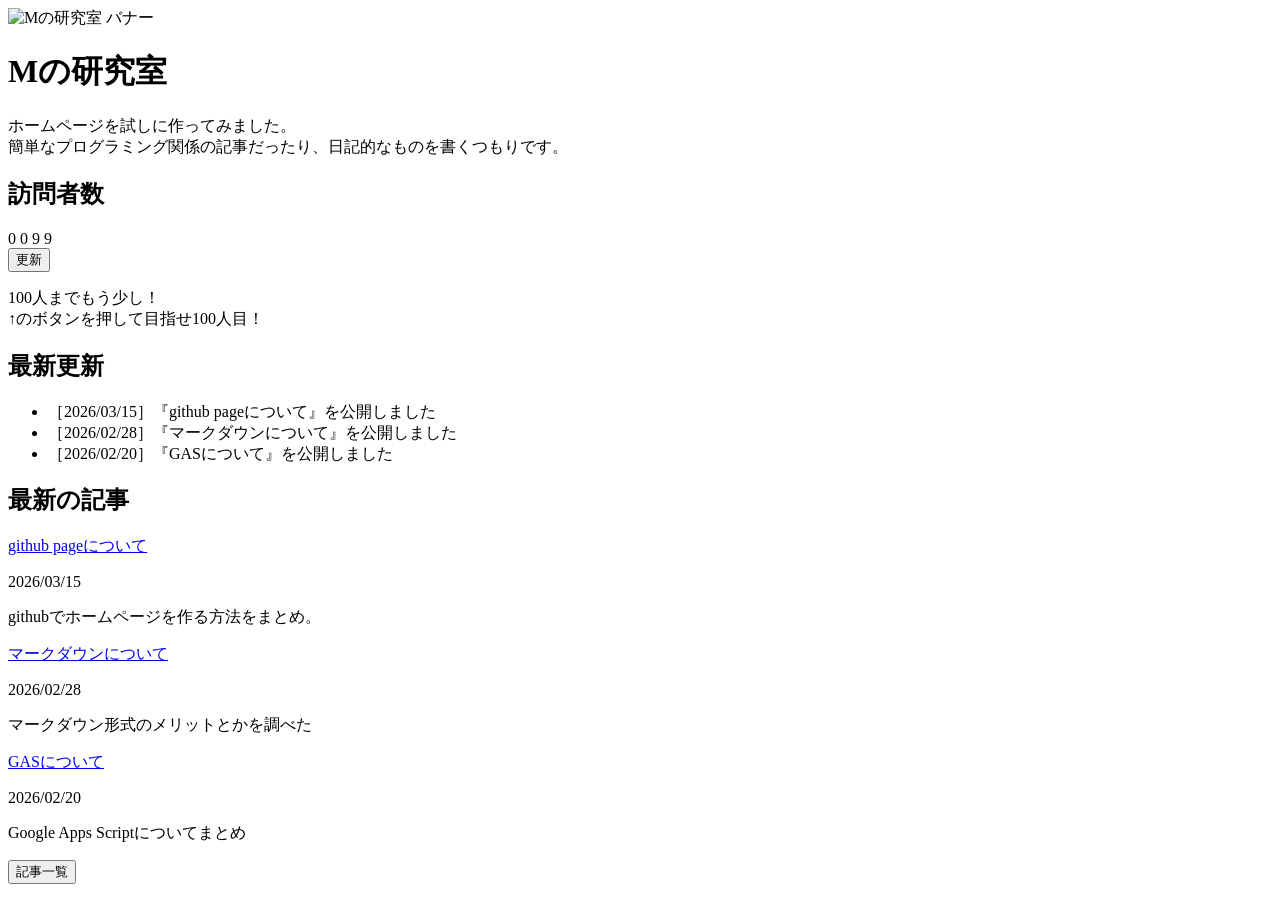
==== her_name_is_/index.html @ 2dd620fc "Create index.html for M's laboratory homepage Initial HTML structure for M's laboratory homepage wit" ====
<!DOCTYPE html>
<html lang="ja">
<head>
  <meta charset="UTF-8" />
  <meta name="viewport" content="width=device-width, initial-scale=1.0" />
  <title>Mの研究室</title>
  <link rel="stylesheet" href="./style.css" />
</head>
<body>
  <main class="page">
    <header class="hero">
      <div class="hero-image-wrap">
        <img
          src="../assets/images/banner_m_lab.jpg"
          alt="Mの研究室 バナー"
          class="hero-image"
        />
        <h1 class="hero-title">Mの研究室</h1>
      </div>
    </header>

    <section class="owner-message box">
      <p>
        ホームページを試しに作ってみました。<br />
        簡単なプログラミング関係の記事だったり、日記的なものを書くつもりです。
      </p>
    </section>

    <section class="counter-section box">
      <h2 class="section-title">訪問者数</h2>

      <div class="counter-display" aria-label="訪問者数 99">
        <span>0</span>
        <span>0</span>
        <span>9</span>
        <span>9</span>
      </div>

      <button type="button" class="update-button">更新</button>

      <p class="counter-note">
        100人までもう少し！<br />
        ↑のボタンを押して目指せ100人目！
      </p>
    </section>

    <section class="updates box">
      <h2 class="section-title section-title-blue">最新更新</h2>
      <ul class="update-list">
        <li>［2026/03/15］『github pageについて』を公開しました</li>
        <li>［2026/02/28］『マークダウンについて』を公開しました</li>
        <li>［2026/02/20］『GASについて』を公開しました</li>
      </ul>
    </section>

    <section class="articles box">
      <h2 class="section-title section-title-blue">最新の記事</h2>

      <article class="article-card">
        <a href="javascript:void(0);" class="article-title">github pageについて</a>
        <p class="article-date">2026/03/15</p>
        <p class="article-summary">githubでホームページを作る方法をまとめ。</p>
      </article>

      <article class="article-card">
        <a href="javascript:void(0);" class="article-title">マークダウンについて</a>
        <p class="article-date">2026/02/28</p>
        <p class="article-summary">マークダウン形式のメリットとかを調べた</p>
      </article>

      <article class="article-card">
        <a href="javascript:void(0);" class="article-title">GASについて</a>
        <p class="article-date">2026/02/20</p>
        <p class="article-summary">Google Apps Scriptについてまとめ</p>
      </article>

      <div class="article-list-button-wrap">
        <button type="button" class="article-list-button">記事一覧</button>
      </div>
    </section>
  </main>
</body>
</html>
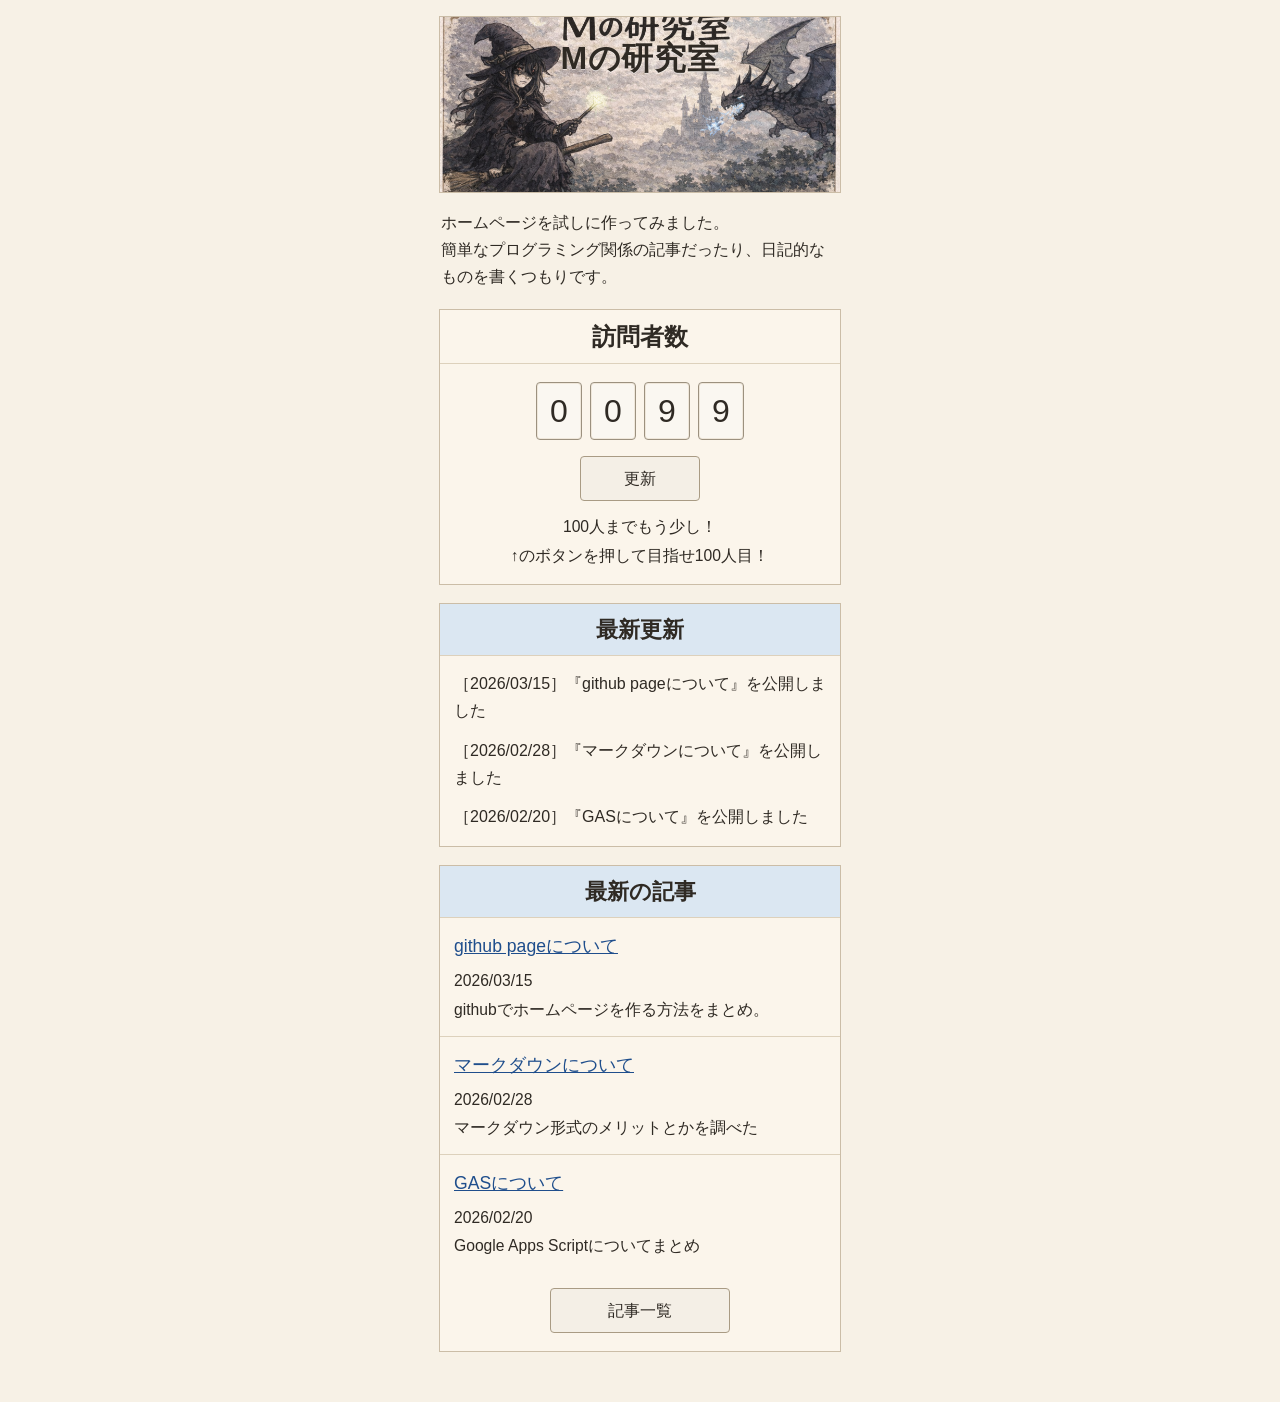
==== commit 949732db: "Change banner image format from JPG to PNG" ====
--- a/her_name_is_/index.html
+++ b/her_name_is_/index.html
@@ -11,7 +11,7 @@
     <header class="hero">
       <div class="hero-image-wrap">
         <img
-          src="../assets/images/banner_m_lab.jpg"
+          src="../assets/images/banner_m_lab.png"
           alt="Mの研究室 バナー"
           class="hero-image"
         />
--- a/her_name_is_/style.css
+++ b/her_name_is_/style.css
@@ -0,0 +1,247 @@
+@charset "UTF-8";
+
+:root {
+  --bg: #f7f1e6;
+  --bg-paper: #fbf6ee;
+  --line: #cbbda7;
+  --line-soft: #ddd1bc;
+  --text: #2f2a24;
+  --blue-header: #dbe7f2;
+  --link: #1f4e8c;
+  --button-bg: #f4efe6;
+  --button-border: #a99b84;
+  --counter-bg: #faf7f1;
+  --counter-border: #9c917f;
+}
+
+* {
+  box-sizing: border-box;
+}
+
+html {
+  font-size: 16px;
+}
+
+body {
+  margin: 0;
+  font-family: "メイリオ", Meiryo, sans-serif;
+  color: var(--text);
+  background: var(--bg);
+  line-height: 1.7;
+}
+
+img {
+  display: block;
+  max-width: 100%;
+}
+
+button {
+  font: inherit;
+}
+
+.page {
+  width: 100%;
+  max-width: 430px;
+  margin: 0 auto;
+  padding: 16px 14px 32px;
+}
+
+.hero {
+  margin-bottom: 16px;
+}
+
+.hero-image-wrap {
+  position: relative;
+  border: 1px solid var(--line);
+  background: var(--bg-paper);
+  overflow: hidden;
+}
+
+.hero-image {
+  width: 100%;
+  aspect-ratio: 16 / 7;
+  object-fit: cover;
+  background: #e9e0d1;
+}
+
+.hero-title {
+  position: absolute;
+  top: 14px;
+  left: 50%;
+  transform: translateX(-50%);
+  margin: 0;
+  width: calc(100% - 24px);
+  text-align: center;
+  font-size: 2rem;
+  font-weight: 700;
+  color: #2f2a24;
+  letter-spacing: 0.02em;
+  text-shadow: 0 1px 0 rgba(255, 255, 255, 0.5);
+}
+
+.box {
+  margin-bottom: 18px;
+}
+
+.owner-message {
+  padding: 0 2px;
+}
+
+.owner-message p {
+  margin: 0;
+  font-size: 1rem;
+}
+
+.counter-section,
+.updates,
+.articles {
+  border: 1px solid var(--line);
+  background: rgba(255, 250, 242, 0.5);
+}
+
+.section-title {
+  margin: 0;
+  padding: 10px 12px;
+  text-align: center;
+  font-size: 1.5rem;
+  font-weight: 700;
+  line-height: 1.4;
+  border-bottom: 1px solid var(--line-soft);
+  background: transparent;
+}
+
+.section-title-blue {
+  background: var(--blue-header);
+  font-size: 1.4rem;
+}
+
+.counter-section {
+  padding-bottom: 14px;
+}
+
+.counter-display {
+  display: flex;
+  justify-content: center;
+  gap: 8px;
+  padding: 18px 12px 12px;
+}
+
+.counter-display span {
+  display: inline-flex;
+  width: 46px;
+  height: 58px;
+  align-items: center;
+  justify-content: center;
+  border: 1px solid var(--counter-border);
+  background: var(--counter-bg);
+  font-size: 2rem;
+  line-height: 1;
+  border-radius: 4px;
+  box-shadow: inset 0 0 0 1px #efe7da;
+}
+
+.update-button {
+  display: block;
+  margin: 4px auto 12px;
+  min-width: 120px;
+  padding: 8px 20px;
+  border: 1px solid var(--button-border);
+  background: var(--button-bg);
+  border-radius: 4px;
+  color: var(--text);
+  cursor: pointer;
+}
+
+.update-button:hover {
+  background: #f0e8db;
+}
+
+.counter-note {
+  margin: 0;
+  padding: 0 16px;
+  text-align: center;
+  font-size: 0.98rem;
+  line-height: 1.8;
+}
+
+.update-list {
+  list-style: none;
+  margin: 0;
+  padding: 14px 14px 16px;
+}
+
+.update-list li {
+  padding: 0 0 12px;
+  font-size: 1rem;
+}
+
+.update-list li:last-child {
+  padding-bottom: 0;
+}
+
+.article-card {
+  padding: 14px 14px 12px;
+  border-bottom: 1px solid var(--line-soft);
+}
+
+.article-card:last-of-type {
+  border-bottom: none;
+}
+
+.article-title {
+  display: inline-block;
+  margin-bottom: 6px;
+  color: var(--link);
+  font-size: 1.1rem;
+  font-weight: 400;
+  text-decoration: underline;
+}
+
+.article-date {
+  margin: 0 0 2px;
+  font-size: 0.98rem;
+}
+
+.article-summary {
+  margin: 0;
+  font-size: 0.98rem;
+}
+
+.article-list-button-wrap {
+  padding: 16px 14px 18px;
+  text-align: center;
+}
+
+.article-list-button {
+  min-width: 180px;
+  padding: 8px 20px;
+  border: 1px solid var(--button-border);
+  background: var(--button-bg);
+  border-radius: 4px;
+  color: var(--text);
+  cursor: pointer;
+}
+
+.article-list-button:hover {
+  background: #f0e8db;
+}
+
+@media (max-width: 360px) {
+  .hero-title {
+    font-size: 1.7rem;
+  }
+
+  .section-title {
+    font-size: 1.35rem;
+  }
+
+  .section-title-blue {
+    font-size: 1.25rem;
+  }
+
+  .counter-display span {
+    width: 38px;
+    height: 52px;
+    font-size: 1.7rem;
+  }
+}
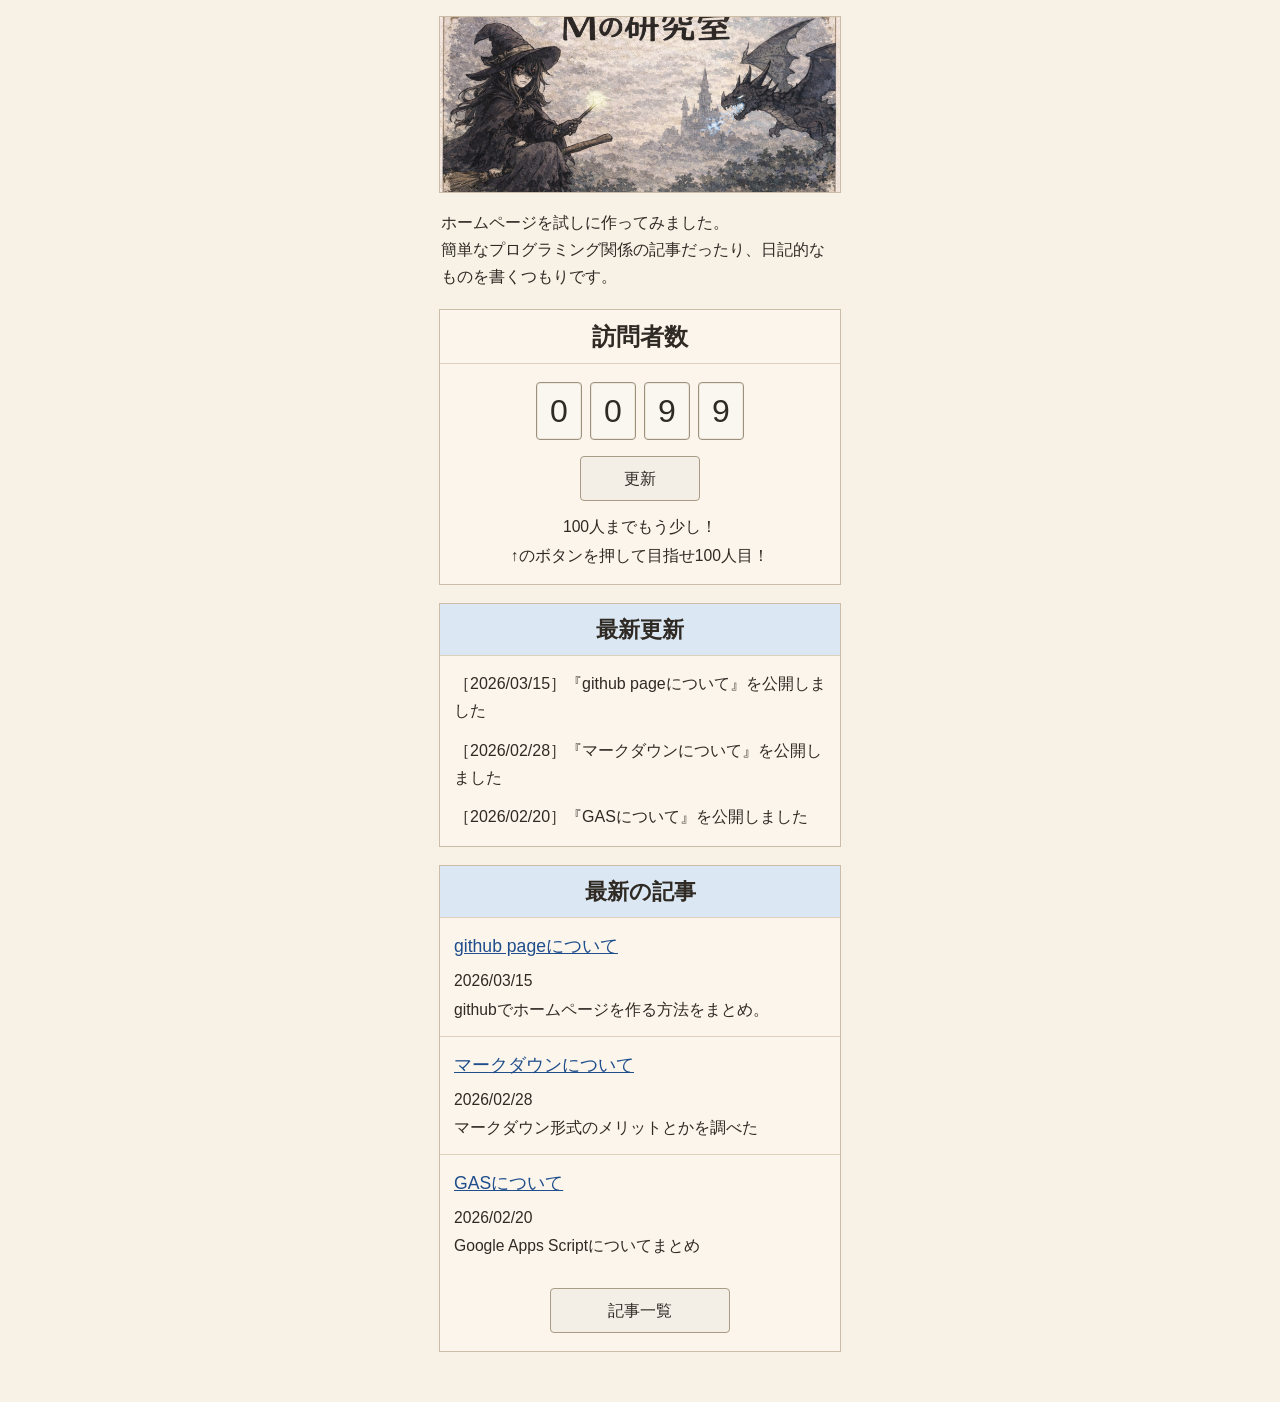
==== commit 3340cb78: "Add title to index.html and update hero title" ====
--- a/her_name_is_/index.html
+++ b/her_name_is_/index.html
@@ -15,7 +15,7 @@
           alt="Mの研究室 バナー"
           class="hero-image"
         />
-        <h1 class="hero-title">Mの研究室</h1>
+        <h1 class="hero-title"></h1>
       </div>
     </header>
 
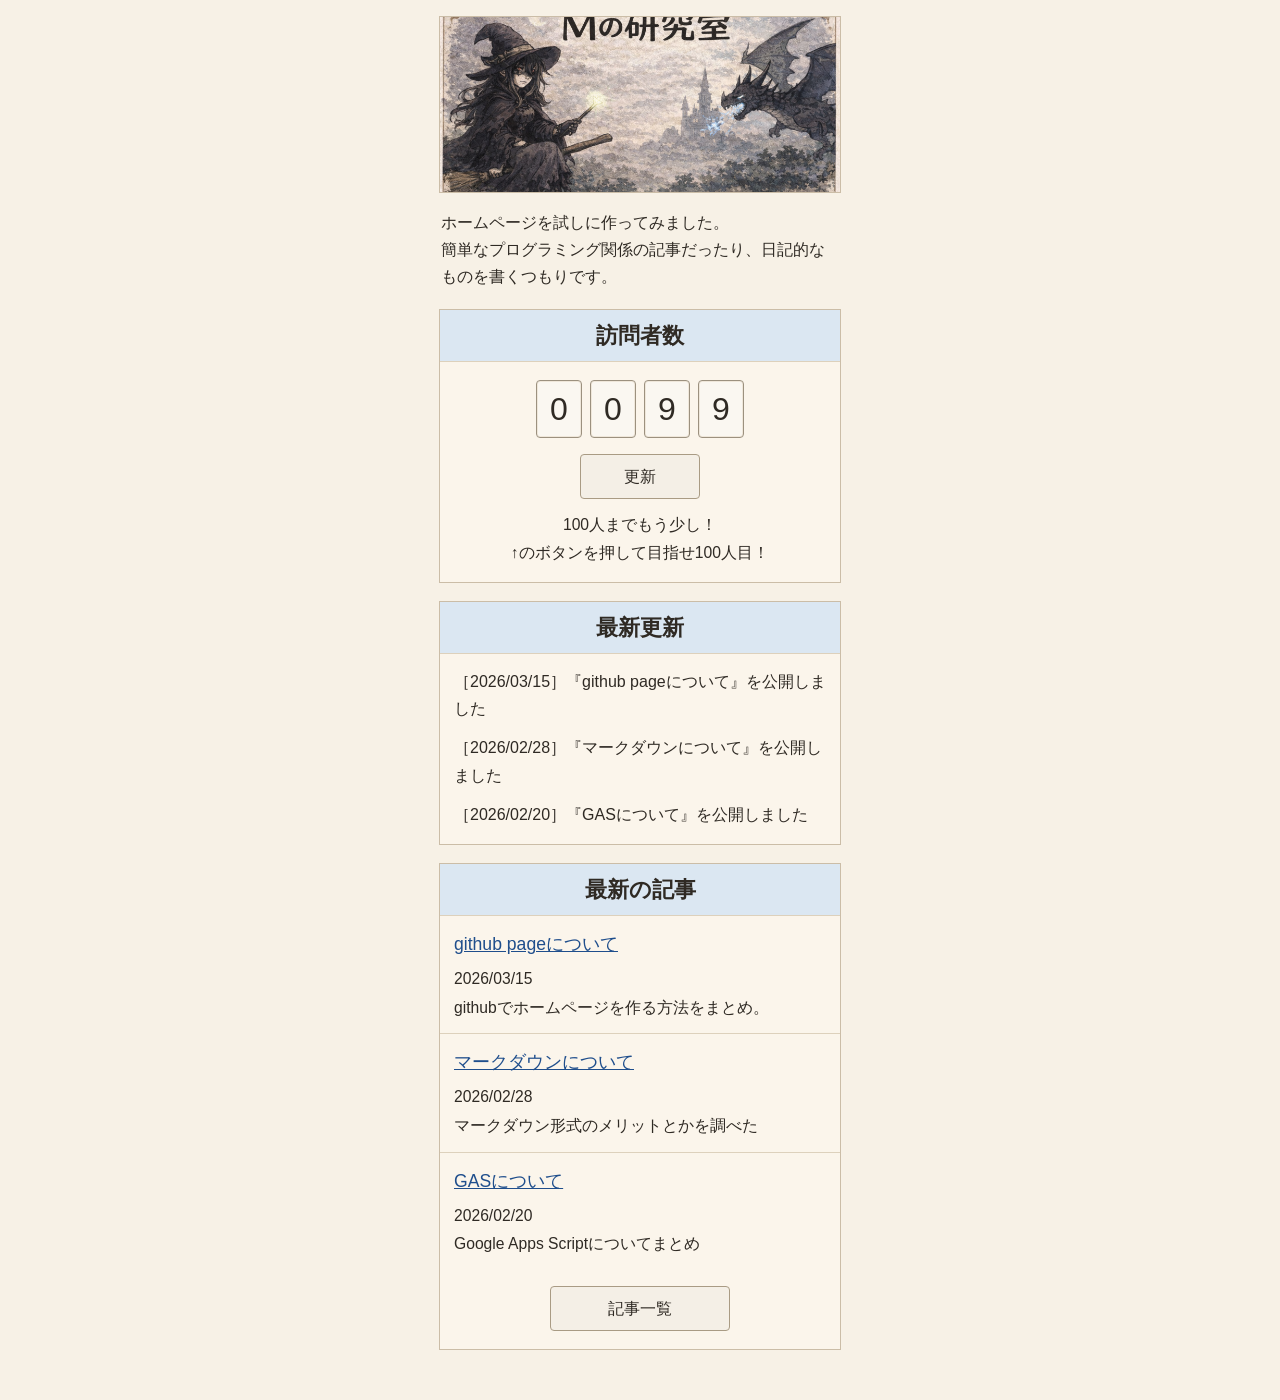
==== commit 766d45a5: "Change section title color to blue" ====
--- a/her_name_is_/index.html
+++ b/her_name_is_/index.html
@@ -27,7 +27,7 @@
     </section>
 
     <section class="counter-section box">
-      <h2 class="section-title">訪問者数</h2>
+      <h2 class="section-title section-title-blue">訪問者数</h2>
 
       <div class="counter-display" aria-label="訪問者数 99">
         <span>0</span>
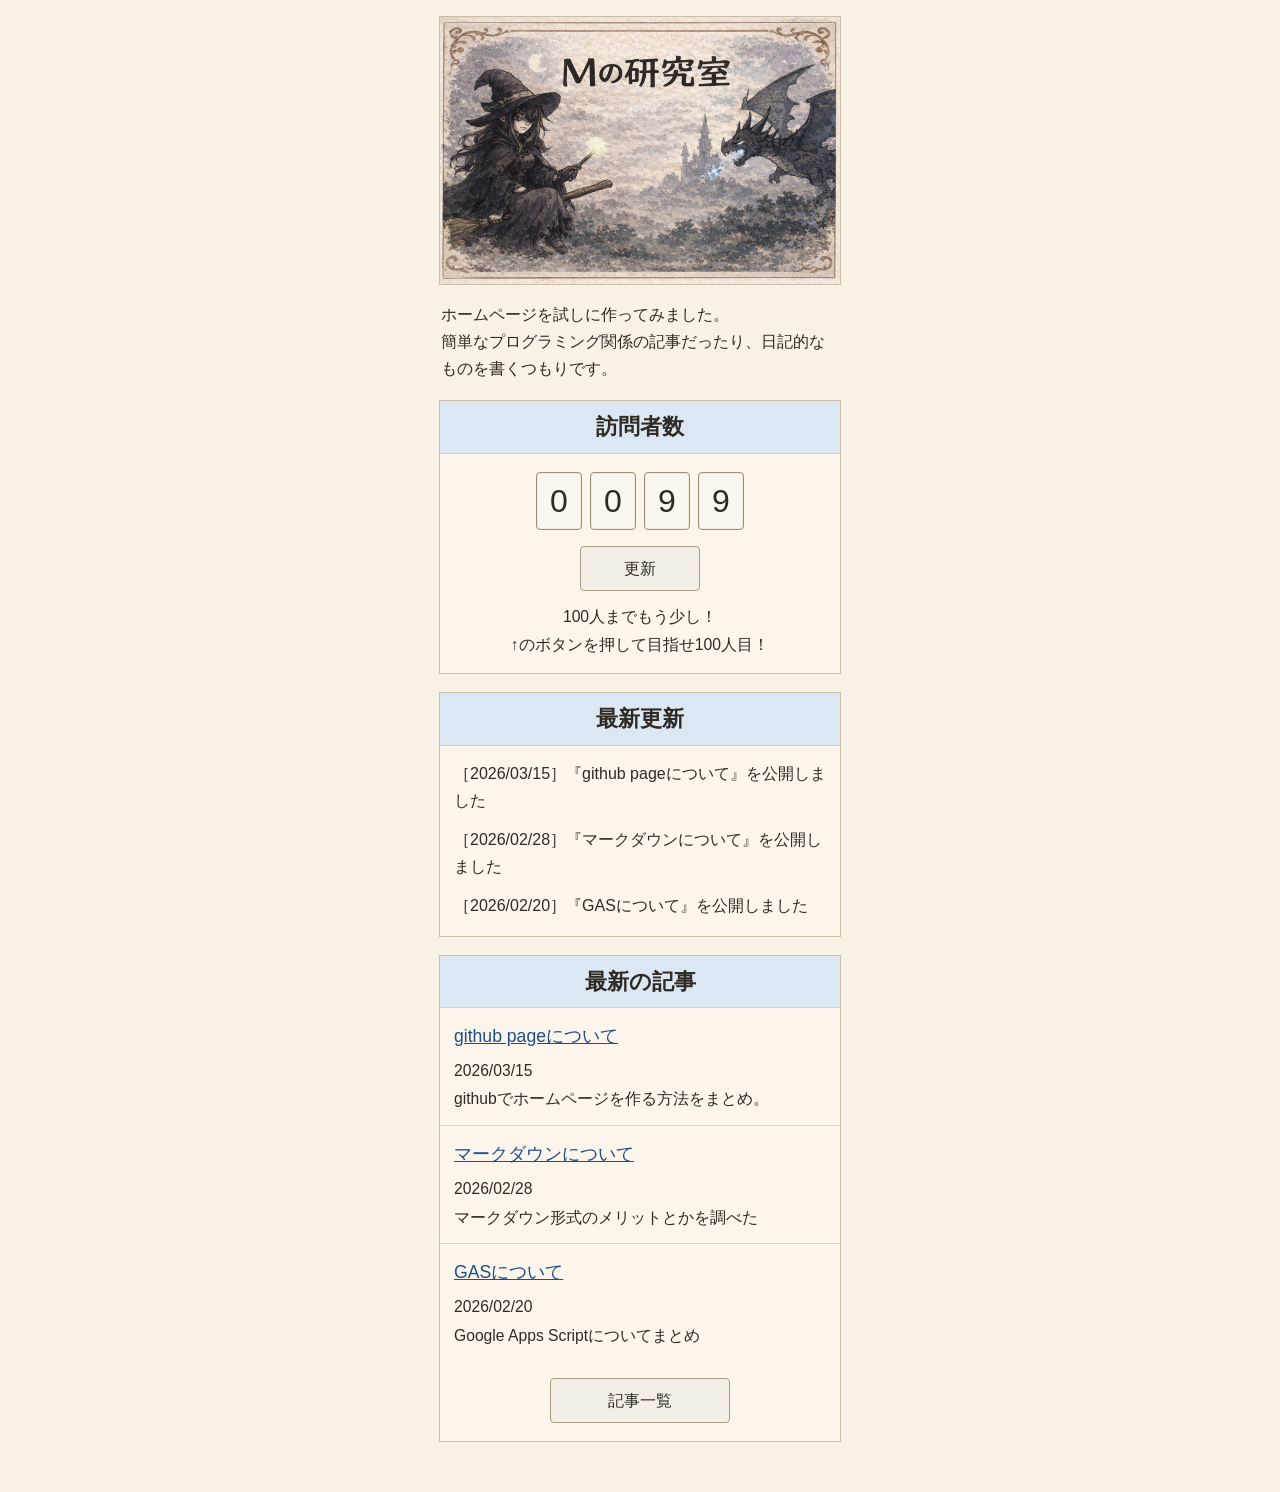
==== commit 827a2c3c: "Update index.html" ====
--- a/her_name_is_/index.html
+++ b/her_name_is_/index.html
@@ -79,5 +79,6 @@
       </div>
     </section>
   </main>
+  <script src="./script.js"></script>
 </body>
 </html>
--- a/her_name_is_/style.css
+++ b/her_name_is_/style.css
@@ -58,10 +58,9 @@
 }
 
 .hero-image {
+  display: block;
   width: 100%;
-  aspect-ratio: 16 / 7;
-  object-fit: cover;
-  background: #e9e0d1;
+  height: auto;
 }
 
 .hero-title {
